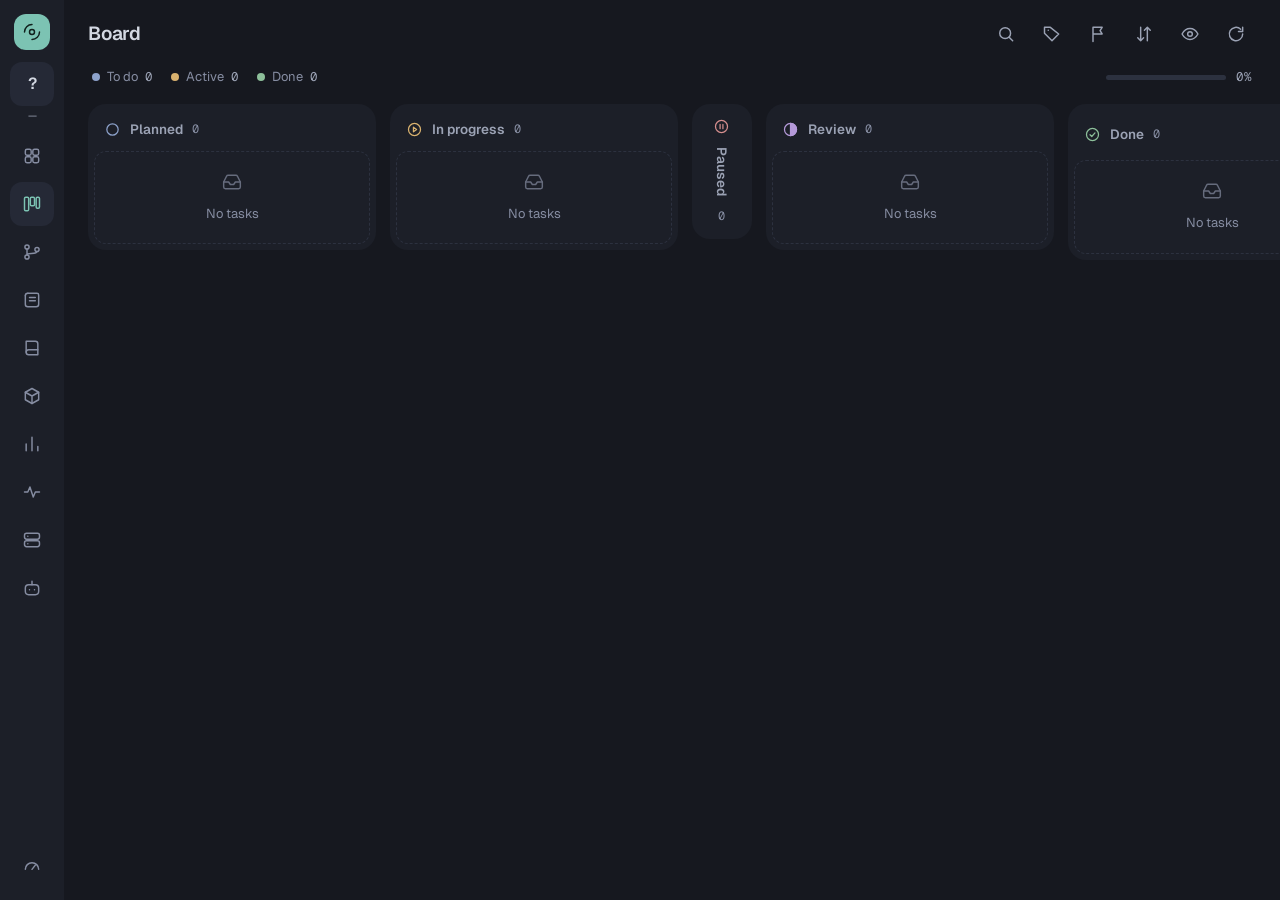
==== index.html @ fee78d3d "Always show which project is on; allow picking any project - Menu follows the server's active projec" ====
<!DOCTYPE html>
<html lang="en">

<head>
    <meta charset="UTF-8">
    <meta name="viewport" content="width=device-width, initial-scale=1.0">
    <title>Watchpost - AI Agent Orchestration</title>
    <link rel="preconnect" href="https://fonts.googleapis.com">
    <link href="https://fonts.googleapis.com/css2?family=Geist:wght@400;500;600&family=Geist+Mono:wght@400;500&display=swap" rel="stylesheet">
    <link rel="stylesheet" href="dusk-tokens.css">
    <link rel="stylesheet" href="shell.css">
</head>

<body>
    <div class="shell">
    <aside class="rail" aria-label="Watchpost">
        <div class="mark" title="Watchpost" aria-hidden="true"><svg class="ic" viewBox="0 0 24 24" fill="none" stroke="currentColor" stroke-width="1.75" stroke-linecap="round" stroke-linejoin="round"><circle cx="12" cy="12" r="3"/><path d="M3 12a9 9 0 019-9M21 12a9 9 0 01-9 9"/></svg></div>
        <div class="project-switcher-wrap">
            <button id="active-project-badge" class="project-switcher-trigger" type="button" aria-haspopup="listbox" aria-expanded="false" aria-controls="project-switcher-popover" title="Switch active project">
                <img class="project-thumb" id="active-project-thumb" alt="" hidden>
                <span class="initial" id="active-project-initial" aria-hidden="true">?</span>
                <span class="project-switcher-dot" aria-hidden="true"></span>
                <span class="project-switcher-label">Active</span>
                <span id="active-project-badge-name" class="project-switcher-name">—</span>
                <svg class="project-switcher-caret" viewBox="0 0 20 20" width="12" height="12" fill="none" aria-hidden="true">
                    <path d="M5 7l5 5 5-5" stroke="currentColor" stroke-width="2" stroke-linecap="round" stroke-linejoin="round"/>
                </svg>
            </button>
            <span class="project-caption" id="active-project-caption">—</span>
            <div id="project-switcher-popover" class="project-switcher-popover" role="listbox" aria-label="Switch project" hidden>
                <div class="project-switcher-header">
                    <input id="project-switcher-search" class="project-switcher-search" type="text" placeholder="Search projects…" autocomplete="off" spellcheck="false" />
                </div>
                <div id="project-switcher-list" class="project-switcher-list" role="presentation">
                    <div class="project-switcher-empty">Loading…</div>
                </div>
                <button id="project-switcher-manage" class="project-switcher-footer" type="button">
                    <svg viewBox="0 0 24 24" width="14" height="14" fill="none" stroke-width="2" stroke-linecap="round" stroke-linejoin="round" aria-hidden="true">
                        <rect x="3" y="3" width="7" height="7" rx="1"/>
                        <rect x="14" y="3" width="7" height="7" rx="1"/>
                        <rect x="3" y="14" width="7" height="7" rx="1"/>
                        <rect x="14" y="14" width="7" height="7" rx="1"/>
                    </svg>
                    <span>Manage all projects</span>
                    <span class="project-switcher-footer-arrow" aria-hidden="true">→</span>
                </button>
            </div>
        </div>

        <nav class="tabs" aria-label="Sections">
            <button class="tab projects" data-panel="projects" title="Projects" aria-label="Projects"><span class="icon"><svg viewBox="0 0 24 24" aria-hidden="true"><rect x="4" y="4" width="7" height="7" rx="2"/><rect x="13" y="4" width="7" height="7" rx="2"/><rect x="4" y="13" width="7" height="7" rx="2"/><rect x="13" y="13" width="7" height="7" rx="2"/></svg></span><span class="label">Projects</span></button>
            <button class="tab kanban active" data-panel="kanban" title="Board" aria-label="Board"><span class="icon"><svg viewBox="0 0 24 24" aria-hidden="true"><rect x="3" y="4" width="5" height="16" rx="1.5"/><rect x="10" y="4" width="5" height="10" rx="1.5"/><rect x="17" y="4" width="4" height="13" rx="1.5"/></svg></span><span class="label">Board</span></button>
            <button class="tab flow" data-panel="flow" title="Flow" aria-label="Flow"><span class="icon"><svg viewBox="0 0 24 24" aria-hidden="true"><circle cx="6" cy="6" r="2.5"/><circle cx="6" cy="18" r="2.5"/><circle cx="18" cy="9" r="2.5"/><path d="M6 8.5v7M18 11.5c0 4-12 1-12 4"/></svg></span><span class="label">Flow</span></button>
            <button class="tab changelog" data-panel="changelog" title="Agent log" aria-label="Agent log"><span class="icon"><svg viewBox="0 0 24 24" aria-hidden="true"><path d="M7 4h11a2 2 0 012 2v11a3 3 0 01-3 3H7a3 3 0 01-3-3V7"/><path d="M4 7a3 3 0 013-3M9 9h7M9 13h7"/></svg></span><span class="label">Agent log</span></button>
            <button class="tab docs" data-panel="docs" title="Docs" aria-label="Docs"><span class="icon"><svg viewBox="0 0 24 24" aria-hidden="true"><path d="M5 4h11a3 3 0 013 3v13H8a3 3 0 01-3-3z"/><path d="M5 17a3 3 0 013-3h11"/></svg></span><span class="label">Docs</span></button>
            <button class="tab skills" data-panel="skills" title="Skills" aria-label="Skills"><span class="icon"><svg viewBox="0 0 24 24" aria-hidden="true"><path d="M12 3l8 4.5v9L12 21l-8-4.5v-9z"/><path d="M12 12l8-4.5M12 12v9M12 12L4 7.5"/></svg></span><span class="label">Skills</span></button>
            <button class="tab stats" data-panel="stats" title="Stats" aria-label="Stats"><span class="icon"><svg viewBox="0 0 24 24" aria-hidden="true"><path d="M5 20v-8M12 20V4M19 20v-5"/></svg></span><span class="label">Stats</span></button>
            <button class="tab health" data-panel="health" title="Health" aria-label="Health"><span class="icon"><svg viewBox="0 0 24 24" aria-hidden="true"><path d="M3 12h4l2.5-6 4 12L16 12h5"/></svg></span><span class="label">Health</span></button>
            <button class="tab vps" data-panel="vps" title="Server" aria-label="Server"><span class="icon"><svg viewBox="0 0 24 24" aria-hidden="true"><rect x="3" y="4" width="18" height="7" rx="2.5"/><rect x="3" y="13" width="18" height="7" rx="2.5"/><path d="M7 7.5h.01M7 16.5h.01"/></svg></span><span class="label">Server</span></button>
            <button class="tab bots" data-panel="bots" title="Bots" aria-label="Bots"><span class="icon"><svg viewBox="0 0 24 24" aria-hidden="true"><rect x="4" y="8" width="16" height="12" rx="4"/><path d="M12 8V4M9 14h.01M15 14h.01"/></svg></span><span class="label">Bots</span></button>
        </nav>
        <div class="spacer"></div>
        <div class="rail-foot">
        <div class="usage-chip" id="usage-chip">
            <button class="usage-btn" id="usage-btn" type="button" aria-haspopup="true" aria-expanded="false" title="Usage" aria-label="Usage"><svg viewBox="0 0 24 24" aria-hidden="true"><path d="M4 16a8 8 0 1116 0"/><path d="M12 16l4-5"/></svg><span class="usage-pct" id="usage-pct"></span></button>
            <div class="usage-pop" id="usage-pop" hidden></div>
        </div>

        
        <button class="theme-toggle" id="theme-toggle" type="button" aria-label="Switch to light mode">
            <!-- Moon icon - shown in dark mode (click to switch to light) -->
            <svg class="icon-moon" viewBox="0 0 24 24">
                <path d="M21 12.79A9 9 0 1 1 11.21 3 7 7 0 0 0 21 12.79z" />
            </svg>
            <!-- Sun icon - shown in light mode (click to switch to dark) -->
            <svg class="icon-sun" viewBox="0 0 24 24">
                <circle cx="12" cy="12" r="5" />
                <line x1="12" y1="1" x2="12" y2="3" />
                <line x1="12" y1="21" x2="12" y2="23" />
                <line x1="4.22" y1="4.22" x2="5.64" y2="5.64" />
                <line x1="18.36" y1="18.36" x2="19.78" y2="19.78" />
                <line x1="1" y1="12" x2="3" y2="12" />
                <line x1="21" y1="12" x2="23" y2="12" />
                <line x1="4.22" y1="19.78" x2="5.64" y2="18.36" />
                <line x1="18.36" y1="5.64" x2="19.78" y2="4.22" />
            </svg>
        </button>
        </div>
    </aside>

    <div id="project-toast" class="project-toast"></div>

    <main class="content">
        <div id="projects" class="panel">
            <iframe data-src="controlroom/index.html" title="Projects"></iframe>
        </div>
        <div id="kanban" class="panel active">
            <iframe src="kanban/index.html" title="Development Kanban"></iframe>
        </div>
        <div id="flow" class="panel">
            <!-- Lazy load so the canvas measures a visible container on first render. -->
            <iframe data-src="flow/index.html" title="Work Lanes"></iframe>
        </div>
        <div id="skills" class="panel">
            <!-- Lazy load: src set on first tab activation to ensure container has dimensions -->
            <iframe data-src="skills/index.html" title="Skills Dashboard"></iframe>
        </div>
        <div id="docs" class="panel">
            <!-- Lazy load: src set on first tab activation to ensure container has dimensions -->
            <iframe data-src="docs/index.html" title="Documentation Canvas"></iframe>
        </div>
        <div id="stats" class="panel">
            <!-- Lazy load: src set on first tab activation -->
            <iframe data-src="stats/index.html" title="Statistics Dashboard"></iframe>
        </div>
        <div id="health" class="panel">
            <!-- Lazy load: src set on first tab activation -->
            <iframe data-src="health/index.html" title="Health Dashboard"></iframe>
        </div>
        <div id="changelog" class="panel">
            <!-- Lazy load: src set on first tab activation -->
            <iframe data-src="changelog/index.html" title="Agent Changelog"></iframe>
        </div>
        <div id="vps" class="panel">
            <!-- Lazy load: src set on first tab activation -->
            <iframe data-src="vps/index.html" title="VPS Monitor"></iframe>
        </div>
        <div id="bots" class="panel">
            <!-- Lazy load: src set on first tab activation -->
            <iframe data-src="bots/index.html" title="Bots & Personas"></iframe>
        </div>
    </main>
    </div>

    <script>
        const tabs = document.querySelectorAll('.tab');
        const panels = document.querySelectorAll('.panel');

        // Restore saved tab
        const savedTab = localStorage.getItem('watchpost-tab');
        if (savedTab) {
            switchTab(savedTab);
        }

        tabs.forEach(tab => {
            tab.addEventListener('click', () => {
                const panelId = tab.dataset.panel;
                switchTab(panelId);
                localStorage.setItem('watchpost-tab', panelId);
            });
        });

        function switchTab(panelId) {
            tabs.forEach(t => t.classList.remove('active'));
            panels.forEach(p => p.classList.remove('active'));

            const activeTab = document.querySelector(`.tab[data-panel="${panelId}"]`);
            const activePanel = document.getElementById(panelId);

            if (activeTab && activePanel) {
                activeTab.classList.add('active');
                activePanel.classList.add('active');

                const iframe = activePanel.querySelector('iframe');
                if (iframe) {
                    // Lazy load iframe on first activation
                    if (iframe.dataset.src && !iframe.src) {
                        iframe.src = iframe.dataset.src;
                    } else if (iframe.contentWindow) {
                        // Send refresh message on subsequent activations
                        // This fixes Chromium canvas disappearing bug
                        iframe.contentWindow.postMessage({ type: 'tab-activated' }, '*');
                    }
                }
            }
        }

        // Theme Toggle Functionality
        const themeToggle = document.getElementById('theme-toggle');
        const THEME_KEY = 'watchpost-theme';

        // Initialize theme from localStorage or default to dark
        function initTheme() {
            const savedTheme = localStorage.getItem(THEME_KEY);
            // Dusk is dark only; the old light theme is retired.
            setTheme('dark');
        }

        // Set theme and update UI
        function setTheme(theme) {
            if (theme === 'light') {
                document.documentElement.setAttribute('data-theme', 'light');
                themeToggle.setAttribute('aria-label', 'Switch to dark mode');
            } else {
                document.documentElement.removeAttribute('data-theme');
                themeToggle.setAttribute('aria-label', 'Switch to light mode');
            }
            // Notify iframes about theme change
            notifyIframesThemeChange(theme);
        }

        // Toggle between light and dark themes
        function toggleTheme() {
            const currentTheme = document.documentElement.getAttribute('data-theme');
            const newTheme = currentTheme === 'light' ? 'dark' : 'light';
            setTheme(newTheme);
            localStorage.setItem(THEME_KEY, newTheme);
        }

        // Notify all iframes about theme change
        function notifyIframesThemeChange(theme) {
            const iframes = document.querySelectorAll('iframe');
            iframes.forEach(iframe => {
                if (iframe.contentWindow) {
                    iframe.contentWindow.postMessage({ type: 'theme-change', theme: theme }, '*');
                }
            });
        }

        // Event listener for toggle button
        themeToggle.addEventListener('click', toggleTheme);

        // Initialize theme on page load
        initTheme();

        // --- Project Switcher ---
        const projectToast = document.getElementById('project-toast');
        let toastTimer = null;

        function showToast(message) {
            projectToast.textContent = message;
            projectToast.classList.add('visible');
            clearTimeout(toastTimer);
            toastTimer = setTimeout(() => projectToast.classList.remove('visible'), 2500);
        }

        let activeProjectName = '';

        function setActiveBadge(name) {
            activeProjectName = name || '';
            const el = document.getElementById('active-project-badge-name');
            if (el) el.textContent = activeProjectName || '—';
            const cap = document.getElementById('active-project-caption');
            if (cap) cap.textContent = activeProjectName || '—';
            const thumb = document.getElementById('active-project-thumb');
            const cover = (window.__wpCovers || {})[activeProjectName];
            if (thumb) {
                if (cover) { thumb.src = cover; thumb.hidden = false; thumb.onerror = () => { thumb.hidden = true; }; }
                else { thumb.hidden = true; }
            }
            const ini = document.getElementById('active-project-initial');
            if (ini) ini.textContent = (activeProjectName || '?').trim().charAt(0).toUpperCase() || '?';
            const trg = document.getElementById('active-project-badge');
            if (trg) trg.title = 'Project: ' + (activeProjectName || 'none') + ' (switch)';
        }

        function refreshKanban() {
            const kanbanIframe = document.querySelector('#kanban iframe');
            if (kanbanIframe && kanbanIframe.contentWindow) {
                kanbanIframe.contentWindow.location.reload();
            }
        }

        // Notify ALL loaded iframes about project switch
        function broadcastProjectSwitch(projectInfo) {
            const project = typeof projectInfo === 'string' ? { name: projectInfo } : (projectInfo || {});
            document.querySelectorAll('.panel iframe').forEach(iframe => {
                if (iframe.contentWindow) {
                    iframe.contentWindow.postMessage({ type: 'project-switch', project: project.name }, '*');
                    iframe.contentWindow.postMessage({
                        type: 'switch-project',
                        project: project.name,
                        projectRoot: project.root || '',
                        masterPlanPath: project.masterPlan || ''
                    }, '*');
                }
            });
        }

        window.addEventListener('message', (event) => {
            if (event.data?.type !== 'activate-and-navigate' || !event.data.target) return;
            const targetPanel = document.getElementById(event.data.target);
            if (!targetPanel) return;
            if (event.data.project && event.data.project.name) {
                setActiveBadge(event.data.project.name);
                refreshKanban();
                broadcastProjectSwitch(event.data.project);
            }
            const targetIframe = targetPanel.querySelector('iframe');
            const alreadyLoaded = targetIframe && !!targetIframe.src;
            switchTab(event.data.target);
            localStorage.setItem('watchpost-tab', event.data.target);
            if (alreadyLoaded && targetIframe.contentWindow && event.data.taskId) {
                targetIframe.contentWindow.postMessage({ type: 'focus-task', taskId: event.data.taskId }, '*');
            }
        });

        // SSE: listen for project-changed events from other clients
        const evtSource = new EventSource('/api/events');
        evtSource.addEventListener('message', (e) => {
            try {
                const msg = JSON.parse(e.data);
                if (msg.type === 'project-changed' && msg.project) {
                    setActiveBadge(msg.project.name);
                    if (window.reloadProjectSwitcher) window.reloadProjectSwitcher();
                    showToast('Project changed to ' + msg.project.name);
                    refreshKanban();
                    broadcastProjectSwitch(msg.project);
                }
            } catch (_) {}
        });

        // Keep the menu in step with the server: whoever picked the project (this page,
        // another tab, an agent), the tile, the board and the pages follow within seconds.
        async function syncActiveProject() {
            try {
                const res = await fetch('/api/status', { signal: AbortSignal.timeout(8000) });
                if (!res.ok) return;
                const st = await res.json();
                if (st.projectName && st.projectName !== activeProjectName) {
                    const first = !activeProjectName;
                    setActiveBadge(st.projectName);
                    if (!first) {
                        refreshKanban();
                        broadcastProjectSwitch({ name: st.projectName, root: st.project, masterPlan: st.masterPlanPath });
                        showToast('Project is now ' + st.projectName);
                    }
                }
            } catch (_) {}
        }
        syncActiveProject();
        setInterval(syncActiveProject, 5000);
        document.addEventListener('visibilitychange', () => { if (!document.hidden) syncActiveProject(); });

        // ── Project Switcher init ──────────────────────────────────────────
        (function initProjectSwitcher() {
            const trigger = document.getElementById('active-project-badge');
            const popover = document.getElementById('project-switcher-popover');
            const search = document.getElementById('project-switcher-search');
            const list = document.getElementById('project-switcher-list');
            const manageBtn = document.getElementById('project-switcher-manage');
            if (!trigger || !popover || !search || !list || !manageBtn) return;

            let projects = null;
            let activeMasterPlan = '';
            let filter = '';
            let highlight = 0;
            let isOpen = false;
            let fetching = false;

            function escapeHtml(s) {
                return String(s == null ? '' : s)
                    .replace(/&/g, '&amp;').replace(/</g, '&lt;').replace(/>/g, '&gt;')
                    .replace(/"/g, '&quot;').replace(/'/g, '&#39;');
            }

            function initialOf(name) {
                const ch = (name || '?').trim().charAt(0).toUpperCase();
                return ch || '?';
            }

            function composeMeta(p) {
                if (p.planDoor) return p.planCategory === 'finetuned' ? 'Finetuned production' : 'ImagineBox product';
                const parts = [];
                const s = p.taskStats || {};
                if (s.inProgress) parts.push(`${s.inProgress} active`);
                if (s.done) parts.push(`${s.done} done`);
                if (p.commits7d) parts.push(`${p.commits7d} commits · 7d`);
                if (!parts.length) parts.push(p.archived ? 'archived' : 'no activity');
                return parts.join(' <span class="dot">·</span> ');
            }

            function isActiveProject(p) {
                if (activeProjectName) return p.name === activeProjectName;
                if (activeMasterPlan && p.masterPlan) return p.masterPlan === activeMasterPlan;
                return p.name === activeProjectName;
            }

            function sortProjects(items) {
                return items.slice().sort((a, b) => {
                    const aActive = isActiveProject(a) ? 1 : 0;
                    const bActive = isActiveProject(b) ? 1 : 0;
                    if (aActive !== bActive) return bActive - aActive;
                    const aArch = a.archived ? 1 : 0;
                    const bArch = b.archived ? 1 : 0;
                    if (aArch !== bArch) return aArch - bArch;
                    const aT = Date.parse(a.lastActivity || '') || 0;
                    const bT = Date.parse(b.lastActivity || '') || 0;
                    return bT - aT;
                });
            }

            function applyFilter(items) {
                if (!filter) return items;
                const q = filter.toLowerCase();
                return items.filter(p =>
                    (p.name && p.name.toLowerCase().includes(q)) ||
                    (p.root && p.root.toLowerCase().includes(q))
                );
            }

            function render() {
                if (fetching && !projects) {
                    list.innerHTML = '<div class="project-switcher-empty">Loading…</div>';
                    return;
                }
                if (!projects) {
                    list.innerHTML = `
                        <div class="project-switcher-error">
                            Couldn't load projects.
                            <br><button class="project-switcher-retry" type="button" data-action="retry">Retry</button>
                        </div>`;
                    return;
                }
                const filtered = applyFilter(sortProjects(projects));
                if (!filtered.length) {
                    list.innerHTML = `<div class="project-switcher-empty">No projects match "${escapeHtml(filter)}"</div>`;
                    return;
                }
                if (highlight >= filtered.length) highlight = 0;

                list.innerHTML = filtered.map((p, i) => {
                    const isActive = isActiveProject(p);
                    const isDisabled = !p.masterPlan;
                    const classes = [
                        'project-switcher-item',
                        isActive ? 'is-active' : '',
                        p.archived ? 'is-archived' : '',
                        isDisabled ? 'is-disabled' : '',
                        i === highlight ? 'is-highlighted' : ''
                    ].filter(Boolean).join(' ');

                    const coverInner = p.coverUrl
                        ? `<img src="${escapeHtml(p.coverUrl)}" alt="" onerror="this.remove()" />`
                        : escapeHtml(initialOf(p.name));

                    const checkMark = isActive
                        ? `<svg class="project-switcher-item-check" viewBox="0 0 24 24" width="14" height="14" fill="none" stroke="currentColor" stroke-width="3" stroke-linecap="round" stroke-linejoin="round" aria-hidden="true"><polyline points="20 6 9 17 4 12"/></svg>`
                        : '';

                    const metaBits = [];
                    if (isDisabled) metaBits.push('<span style="color:#f59e0b">no MASTER_PLAN.md</span>');
                    else metaBits.push(composeMeta(p));

                    return `
                        <button type="button" class="${classes}" role="option" aria-selected="${isActive ? 'true' : 'false'}" data-idx="${i}" ${isDisabled ? 'aria-disabled="true"' : ''}>
                            <span class="project-switcher-item-cover">${coverInner}</span>
                            <span class="project-switcher-item-body">
                                <span class="project-switcher-item-name">${escapeHtml(p.name)}</span>
                                <span class="project-switcher-item-meta">${metaBits.join('')}</span>
                            </span>
                            ${checkMark}
                        </button>
                    `;
                }).join('');

                list.querySelectorAll('.project-switcher-item').forEach(el => {
                    el.addEventListener('click', () => {
                        const idx = Number(el.dataset.idx);
                        const p = filtered[idx];
                        if (p) activateProject(p);
                    });
                    el.addEventListener('mousemove', () => {
                        const idx = Number(el.dataset.idx);
                        if (idx !== highlight) {
                            highlight = idx;
                            updateHighlightClasses();
                        }
                    });
                });
                const retryBtn = list.querySelector('[data-action="retry"]');
                if (retryBtn) retryBtn.addEventListener('click', loadProjectList);

                const hl = list.querySelector('.is-highlighted');
                if (hl) hl.scrollIntoView({ block: 'nearest' });
            }

            function updateHighlightClasses() {
                const items = list.querySelectorAll('.project-switcher-item');
                items.forEach((el, i) => {
                    el.classList.toggle('is-highlighted', i === highlight);
                });
                const hl = items[highlight];
                if (hl) hl.scrollIntoView({ block: 'nearest' });
            }

            async function loadProjectList() {
                fetching = true;
                render();
                try {
                    const [enrichedRes, statusRes] = await Promise.all([
                        fetch('/api/projects/enriched'),
                        fetch('/api/status').catch(() => null)
                    ]);
                    if (!enrichedRes.ok) throw new Error(`HTTP ${enrichedRes.status}`);
                    const data = await enrichedRes.json();
                    projects = Array.isArray(data) ? data : [];
                    window.__wpCovers = Object.fromEntries(projects.map(p => [p.name, p.coverUrl || '']));
                    if (statusRes && statusRes.ok) {
                        const status = await statusRes.json();
                        activeMasterPlan = status.masterPlanPath || '';
                        const activeProj = projects.find(p => p.name === status.projectName) || projects.find(p => p.masterPlan === activeMasterPlan);
                        if (activeProj) setActiveBadge(activeProj.name);
                    }
                } catch (err) {
                    projects = null;
                    console.warn('[project-switcher] Failed to load projects:', err);
                } finally {
                    fetching = false;
                    render();
                }
            }

            window.reloadProjectSwitcher = () => {
                projects = null;
                if (isOpen) loadProjectList();
            };

            async function activateProject(p) {
                if (isActiveProject(p)) {
                    closePopover();
                    switchTab('kanban');
                    localStorage.setItem('watchpost-tab', 'kanban');
                    return;
                }
                try {
                    const res = await fetch('/api/projects/' + encodeURIComponent(p.name) + '/activate', {
                        method: 'POST',
                        headers: { 'Content-Type': 'application/json' }
                    });
                    if (!res.ok) {
                        const err = await res.json().catch(() => ({}));
                        throw new Error(err.error || `HTTP ${res.status}`);
                    }
                    const data = await res.json();
                    activeMasterPlan = p.masterPlan;
                    setActiveBadge(p.name);
                    projects = null;
                    closePopover();
                    showToast('Switched to ' + p.name);
                    refreshKanban();
                    broadcastProjectSwitch(data.activated || { name: p.name, root: p.root, masterPlan: p.masterPlan });
                    switchTab('kanban');
                    localStorage.setItem('watchpost-tab', 'kanban');
                } catch (err) {
                    console.error('[project-switcher] Switch failed:', err);
                    showTransientError(`Switch failed: ${err.message || err}`);
                }
            }

            function showTransientError(msg) {
                const existing = list.querySelector('.project-switcher-error.transient');
                if (existing) existing.remove();
                const div = document.createElement('div');
                div.className = 'project-switcher-error transient';
                div.textContent = msg;
                list.prepend(div);
                setTimeout(() => div.remove(), 3500);
            }

            function openPopover() {
                if (isOpen) return;
                isOpen = true;
                popover.hidden = false;
                trigger.setAttribute('aria-expanded', 'true');
                filter = '';
                highlight = 0;
                search.value = '';
                if (!projects) loadProjectList(); else render();
                requestAnimationFrame(() => search.focus());
            }

            function closePopover() {
                if (!isOpen) return;
                isOpen = false;
                popover.hidden = true;
                trigger.setAttribute('aria-expanded', 'false');
            }

            trigger.addEventListener('click', (e) => {
                e.stopPropagation();
                if (isOpen) closePopover(); else openPopover();
            });

            popover.addEventListener('click', (e) => { e.stopPropagation(); });

            search.addEventListener('input', () => {
                filter = search.value;
                highlight = 0;
                render();
            });

            search.addEventListener('keydown', (e) => {
                const items = list.querySelectorAll('.project-switcher-item');
                if (e.key === 'ArrowDown') {
                    e.preventDefault();
                    if (items.length) { highlight = (highlight + 1) % items.length; updateHighlightClasses(); }
                } else if (e.key === 'ArrowUp') {
                    e.preventDefault();
                    if (items.length) { highlight = (highlight - 1 + items.length) % items.length; updateHighlightClasses(); }
                } else if (e.key === 'Enter') {
                    e.preventDefault();
                    const el = items[highlight];
                    if (el) el.click();
                } else if (e.key === 'Escape') {
                    e.preventDefault();
                    closePopover();
                    trigger.focus();
                }
            });

            manageBtn.addEventListener('click', () => {
                closePopover();
                switchTab('projects');
                localStorage.setItem('watchpost-tab', 'projects');
            });

            document.addEventListener('click', (e) => {
                if (!isOpen) return;
                if (popover.contains(e.target) || trigger.contains(e.target)) return;
                closePopover();
            });

            document.addEventListener('keydown', (e) => {
                if (e.key === 'Escape' && isOpen) {
                    closePopover();
                    trigger.focus();
                }
            });

            document.querySelectorAll('.tab').forEach(t => {
                t.addEventListener('click', () => { if (isOpen) closePopover(); });
            });

            window.addEventListener('blur', () => { if (isOpen) closePopover(); });

            // Prime the active badge on startup
            loadProjectList();
        })();
    </script>
<script>
(function(){
  var b=document.getElementById('usage-btn'),p=document.getElementById('usage-pop');
  function load(){fetch('/api/usage').then(function(r){return r.json()}).then(function(d){
    var w=(d.windows||[]).slice().sort(function(a,b){return (/weekly/i.test(b.label)?1:0)-(/weekly/i.test(a.label)?1:0)});
    if(!w.length){p.textContent='No usage data yet.';return}
    var win=w.filter(function(x){return /weekly/i.test(x.label)&&/all/i.test(x.label)})[0]||w[0];var pc=document.getElementById('usage-pct');if(pc)pc.textContent=(100-win.percentUsed);b.title=win.label+': '+(100-win.percentUsed)+'% left';
    p.innerHTML=w.map(function(x){return '<div class="usage-row"><div><span>'+x.label+'</span><span>'+(100-x.percentUsed)+'% left</span></div><div class="usage-bar"><i class="'+(x.percentUsed>=80?'hot':'')+'" style="width:'+x.percentUsed+'%"></i></div><div class="usage-sub">Resets in '+x.resetsIn+'</div></div>'}).join('')
  }).catch(function(){p.textContent='Usage unavailable.'})}
  b.addEventListener('click',function(e){e.stopPropagation();p.hidden=!p.hidden;b.setAttribute('aria-expanded',!p.hidden);if(!p.hidden)load()});
  document.addEventListener('click',function(e){if(!p.contains(e.target)){p.hidden=true}});
  load();
})();
</script>
</body>

</html>
---- dusk-tokens.css ----
/* Watchpost "Dusk" shared tokens and base. Every page links this first, then its own dusk.css. */
:root{
  --bg:#16181F; --surface:#1C1F28; --card:#252936; --card-2:#2B3040; --line:#2C313F;
  --text:#D3D8E2; --text-2:#9BA2B4; --text-3:#868DA2; --on-accent:#10201C;
  --accent:#7CC3B3; --accent-soft:#22332F;
  --plan:#8DA2CB; --act:#D9B26F; --review:#B59AD9; --pause:#D58E8E; --done:#8DBF9A;
  --p1:#E3877A; --p2:#D9B26F;
  --r-card:14px; --r-col:18px; --r-btn:10px;
  --f-ui:'Geist',system-ui,-apple-system,'Segoe UI',sans-serif; --f-mono:'Geist Mono',ui-monospace,'SF Mono',Menlo,monospace;
}
*{box-sizing:border-box}
html,body{margin:0;height:100%}
body{background:var(--bg);color:var(--text);font-family:var(--f-ui);font-size:14.5px;line-height:1.4;-webkit-font-smoothing:antialiased}
button,select,input,textarea{font:inherit;color:inherit}
button{cursor:pointer}
a{color:inherit;text-decoration:none}
svg.ic,.ic{width:18px;height:18px;flex:0 0 auto;fill:none;stroke:currentColor;stroke-width:1.75;stroke-linecap:round;stroke-linejoin:round}
*:focus-visible{outline:2px solid var(--accent);outline-offset:2px}
@media (prefers-reduced-motion:reduce){*{transition:none!important;animation:none!important}}
---- shell.css ----
/* Watchpost shell: slim icon rail + content. Dark "Dusk" only. */
html,body{height:100%;overflow:hidden}
.shell{display:flex;height:100vh;width:100vw}
.rail{flex:0 0 64px;background:var(--surface);display:flex;flex-direction:column;align-items:center;gap:6px;padding:14px 0 12px;position:relative;z-index:30}
.mark{width:36px;height:36px;border-radius:12px;background:var(--accent);color:var(--on-accent);display:grid;place-items:center;margin-bottom:6px;flex:0 0 36px}
.mark svg{width:20px;height:20px}
.tabs{display:flex;flex-direction:column;align-items:center;gap:4px;margin-top:6px}
.tab{position:relative;width:44px;height:44px;border-radius:12px;border:0;background:transparent;color:var(--text-3);display:grid;place-items:center;padding:0}
.tab:hover{background:var(--card);color:var(--text)}
.tab.active{background:var(--card);color:var(--accent)}
.tab .icon{display:grid;place-items:center}
.tab .icon svg{width:20px;height:20px;fill:none;stroke:currentColor;stroke-width:1.75;stroke-linecap:round;stroke-linejoin:round}
.tab .label{position:absolute;left:54px;top:50%;transform:translateY(-50%);background:var(--card-2);color:var(--text);padding:6px 10px;border-radius:8px;font-size:13px;font-weight:500;white-space:nowrap;opacity:0;pointer-events:none;transition:opacity .12s;box-shadow:0 8px 20px -8px rgba(0,0,0,.7)}
.tab:hover .label,.tab:focus-visible .label{opacity:1}
.spacer{flex:1}
.rail-foot{display:flex;flex-direction:column;align-items:center;gap:6px}
/* project switcher: initial in a soft square, popover opens beside the rail */
.project-switcher-wrap{position:relative}
.project-switcher-trigger{width:44px;height:44px;border-radius:12px;border:0;background:var(--card);color:var(--text);display:grid;place-items:center;padding:0;font-weight:600}
.project-switcher-trigger:hover{background:var(--card-2)}
.project-switcher-dot{display:none}
.project-switcher-label,.project-switcher-name,.project-switcher-caret{display:none}
.project-switcher-trigger .initial{font-size:16px}
.project-switcher-popover{position:fixed;left:72px;bottom:70px;width:340px;max-height:70vh;background:var(--card-2);border-radius:16px;box-shadow:0 20px 50px -16px rgba(0,0,0,.8);display:flex;flex-direction:column;overflow:hidden;z-index:50}
.project-switcher-popover[hidden]{display:none}
.project-switcher-header{padding:10px}
.project-switcher-search{width:100%;height:40px;border:0;border-radius:10px;background:var(--bg);color:var(--text);padding:0 12px;outline:none}
.project-switcher-list{overflow:auto;padding:0 6px 6px;display:flex;flex-direction:column;gap:2px}
.project-switcher-item{display:flex;align-items:center;gap:12px;width:100%;border:0;background:transparent;border-radius:10px;padding:8px 10px;text-align:left;min-height:48px}
.project-switcher-item.is-highlighted,.project-switcher-item:hover{background:var(--card)}
.project-switcher-item.is-archived{opacity:.6}
.project-switcher-item.is-disabled{opacity:.5;cursor:not-allowed}
.project-switcher-item-cover{width:32px;height:32px;border-radius:10px;background:var(--bg);display:grid;place-items:center;font-weight:600;color:var(--text-2);overflow:hidden;flex:0 0 32px}
.project-switcher-item-cover img{width:100%;height:100%;object-fit:cover}
.project-switcher-item-body{display:flex;flex-direction:column;min-width:0;flex:1}
.project-switcher-item-name{font-weight:500;font-size:14px;overflow:hidden;text-overflow:ellipsis;white-space:nowrap}
.project-switcher-item-meta{font-size:12px;color:var(--text-3);overflow:hidden;text-overflow:ellipsis;white-space:nowrap}
.project-switcher-item-check{color:var(--accent)}
.project-switcher-empty,.project-switcher-error{padding:16px;color:var(--text-3);font-size:13px;text-align:center}
.project-switcher-retry{margin-top:8px;border:0;background:var(--card);border-radius:8px;padding:6px 12px}
.project-switcher-footer{display:flex;align-items:center;gap:10px;border:0;background:var(--card);padding:12px 16px;color:var(--text-2);font-size:13px}
.project-switcher-footer:hover{color:var(--text)}
.project-switcher-footer-arrow{margin-left:auto}
.project-switcher-footer svg{stroke:currentColor}
/* usage */
.usage-chip{position:relative}
.usage-btn{width:44px;height:44px;border-radius:12px;border:0;background:transparent;color:var(--text-3);display:grid;place-items:center;padding:0;position:relative;font-size:0}
.usage-btn:hover{background:var(--card);color:var(--text)}
.usage-btn svg{width:20px;height:20px;fill:none;stroke:currentColor;stroke-width:1.75;stroke-linecap:round;stroke-linejoin:round}
.usage-btn .usage-pct{position:absolute;bottom:3px;right:2px;font-family:var(--f-mono);font-size:9.5px;color:var(--text-2);background:var(--surface);border-radius:6px;padding:0 3px}
.usage-pop{position:fixed;left:72px;bottom:12px;width:280px;background:var(--card-2);border-radius:16px;padding:14px;box-shadow:0 20px 50px -16px rgba(0,0,0,.8);display:flex;flex-direction:column;gap:14px;z-index:50;font-size:13px;color:var(--text-2)}
.usage-pop[hidden]{display:none}
.usage-row>div:first-child{display:flex;justify-content:space-between;color:var(--text)}
.usage-bar{height:6px;border-radius:3px;background:var(--line);margin:8px 0 4px;overflow:hidden}
.usage-bar i{display:block;height:100%;background:var(--done);border-radius:3px}
.usage-bar i.hot{background:var(--pause)}
.usage-sub{font-size:12px;color:var(--text-3)}
.theme-toggle{display:none}
/* content */
.content{flex:1;min-width:0;position:relative;background:var(--bg)}
.panel{display:none;position:absolute;inset:0}
.panel.active{display:block}
.panel iframe{width:100%;height:100%;border:0;background:var(--bg);display:block}
.project-toast{position:fixed;right:24px;bottom:24px;background:var(--card-2);color:var(--text);padding:12px 18px;border-radius:12px;box-shadow:0 10px 30px -10px rgba(0,0,0,.7);opacity:0;transform:translateY(8px);transition:opacity .2s,transform .2s;pointer-events:none;z-index:60}
.project-toast.visible{opacity:1;transform:none}
@media (max-width:760px){
  .shell{flex-direction:column-reverse}
  .rail{flex:0 0 auto;flex-direction:row;padding:6px 8px;gap:4px;overflow-x:auto;justify-content:flex-start}
  .mark{display:none}
  .tabs{flex-direction:row;margin:0}
  .spacer{display:none}
  .rail-foot{flex-direction:row}
  .tab .label{display:none}
  .project-switcher-popover,.usage-pop{left:8px;right:8px;bottom:72px;width:auto}
}

/* constant project indicator at the top of the rail */
.rail{overflow-y:auto;scrollbar-width:none}
.rail::-webkit-scrollbar{display:none}
.project-switcher-wrap{display:flex;flex-direction:column;align-items:center;gap:4px;width:100%;padding:0 4px}
.project-switcher-trigger{position:relative;width:44px;height:44px;overflow:hidden;background:var(--card)}
.project-thumb{position:absolute;inset:0;width:100%;height:100%;object-fit:cover;border-radius:12px}
.project-thumb[hidden]{display:none}
.project-switcher-trigger .initial{position:relative}
.project-thumb:not([hidden]) ~ .initial{display:none}
.project-caption{max-width:60px;font-size:10px;line-height:1.15;color:var(--text-2);text-align:center;overflow:hidden;display:-webkit-box;-webkit-line-clamp:2;-webkit-box-orient:vertical;word-break:break-word}
.project-switcher-popover{top:64px;bottom:auto}
@media (max-width:760px){.project-caption{display:none}.project-switcher-wrap{width:auto;flex-direction:row}.project-switcher-popover{top:auto;bottom:72px}}
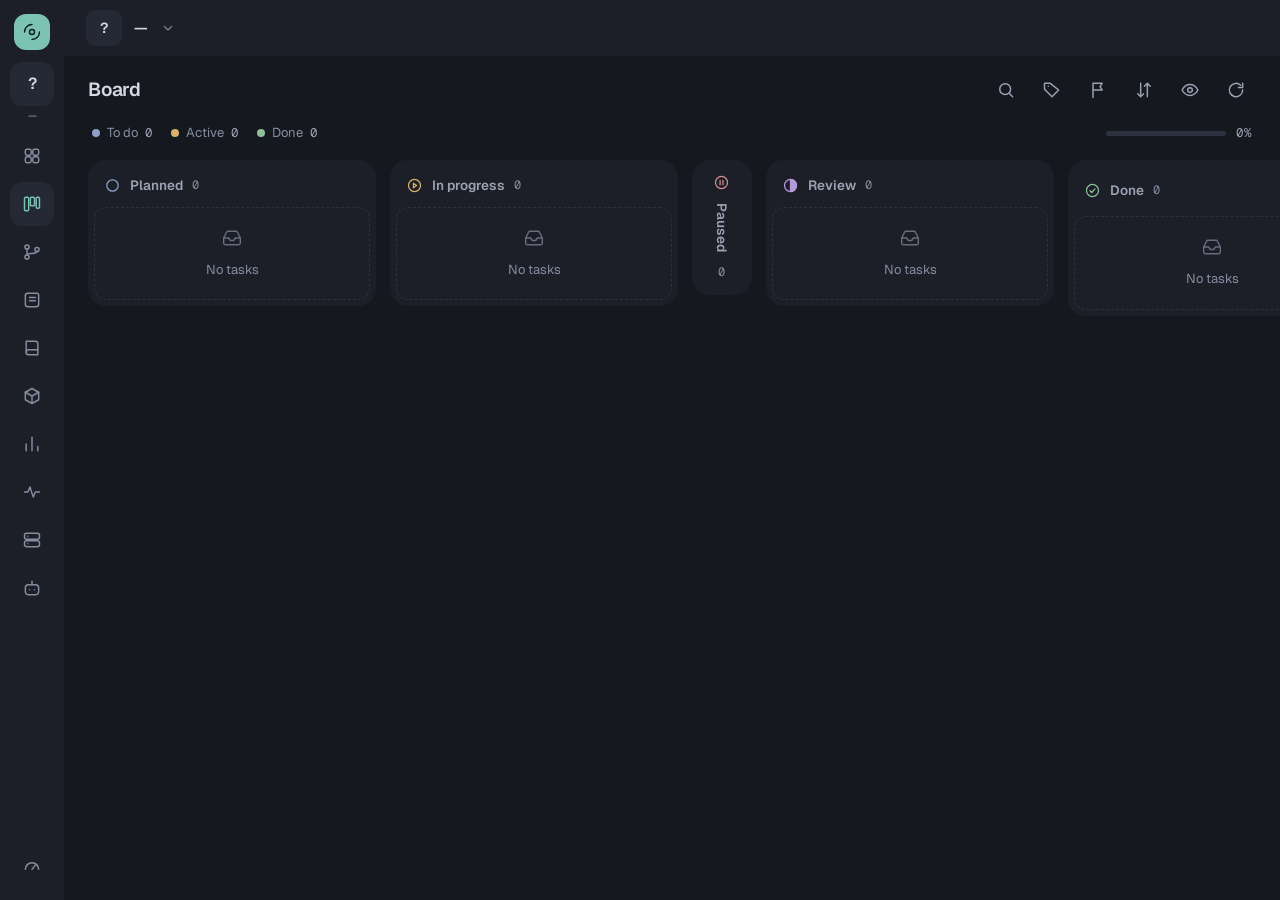
==== commit b5d77727: "Structural project selection, create plan file from the board, project bar - One resolver decides wh" ====
--- a/index.html
+++ b/index.html
@@ -90,6 +90,17 @@
 
     <div id="project-toast" class="project-toast"></div>
 
+    <div class="stage">
+    <header class="project-bar" id="project-bar">
+        <button class="project-bar-main" id="project-bar-open" type="button" aria-label="Switch project">
+            <span class="pb-thumb"><img id="bar-thumb" alt="" hidden><span class="pb-initial" id="bar-initial">?</span></span>
+            <span class="pb-text">
+                <span class="pb-name" id="bar-name">—</span>
+                <span class="pb-sub" id="bar-sub"></span>
+            </span>
+            <svg class="pb-caret" viewBox="0 0 24 24" aria-hidden="true"><path d="M6.5 9.5L12 15l5.5-5.5"/></svg>
+        </button>
+    </header>
     <main class="content">
         <div id="projects" class="panel">
             <iframe data-src="controlroom/index.html" title="Projects"></iframe>
@@ -130,6 +141,7 @@
             <iframe data-src="bots/index.html" title="Bots & Personas"></iframe>
         </div>
     </main>
+    </div>
     </div>
 
     <script>
@@ -240,6 +252,7 @@
             activeProjectName = name || '';
             const el = document.getElementById('active-project-badge-name');
             if (el) el.textContent = activeProjectName || '—';
+            renderProjectBar();
             const cap = document.getElementById('active-project-caption');
             if (cap) cap.textContent = activeProjectName || '—';
             const thumb = document.getElementById('active-project-thumb');
@@ -252,6 +265,28 @@
             if (ini) ini.textContent = (activeProjectName || '?').trim().charAt(0).toUpperCase() || '?';
             const trg = document.getElementById('active-project-badge');
             if (trg) trg.title = 'Project: ' + (activeProjectName || 'none') + ' (switch)';
+        }
+
+        // The bar across the top: which project is on, its thumbnail, and what state its plan is in.
+        function renderProjectBar() {
+            const name = activeProjectName;
+            const info = (window.__wpProjectInfo || {})[name] || {};
+            const nameEl = document.getElementById('bar-name');
+            if (!nameEl) return;
+            nameEl.textContent = name || 'No project picked';
+            const thumb = document.getElementById('bar-thumb');
+            const ini = document.getElementById('bar-initial');
+            ini.textContent = (name || '?').trim().charAt(0).toUpperCase() || '?';
+            if (info.coverUrl) { thumb.src = info.coverUrl; thumb.hidden = false; thumb.onerror = () => { thumb.hidden = true; }; }
+            else { thumb.hidden = true; }
+            let sub = '';
+            if (window.__wpPlanExists === false) sub = 'No plan file yet';
+            else if (info.taskStats) {
+                const t = info.taskStats;
+                const open = (t.planned || 0) + (t.inProgress || 0) + (t.review || 0);
+                sub = (t.inProgress || 0) + ' active · ' + open + ' open';
+            }
+            document.getElementById('bar-sub').textContent = sub;
         }
 
         function refreshKanban() {
@@ -317,6 +352,7 @@
                 const res = await fetch('/api/status', { signal: AbortSignal.timeout(8000) });
                 if (!res.ok) return;
                 const st = await res.json();
+                if (window.__wpPlanExists !== st.masterPlanExists) { window.__wpPlanExists = st.masterPlanExists; renderProjectBar(); }
                 if (st.projectName && st.projectName !== activeProjectName) {
                     const first = !activeProjectName;
                     setActiveBadge(st.projectName);
@@ -328,6 +364,10 @@
                 }
             } catch (_) {}
         }
+        document.getElementById('project-bar-open')?.addEventListener('click', (e) => {
+            e.stopPropagation();
+            document.getElementById('active-project-badge')?.click();
+        });
         syncActiveProject();
         setInterval(syncActiveProject, 5000);
         document.addEventListener('visibilitychange', () => { if (!document.hidden) syncActiveProject(); });
@@ -496,6 +536,8 @@
                     const data = await enrichedRes.json();
                     projects = Array.isArray(data) ? data : [];
                     window.__wpCovers = Object.fromEntries(projects.map(p => [p.name, p.coverUrl || '']));
+                    window.__wpProjectInfo = Object.fromEntries(projects.map(p => [p.name, { coverUrl: p.coverUrl || '', taskStats: p.taskStats || null }]));
+                    renderProjectBar();
                     if (statusRes && statusRes.ok) {
                         const status = await statusRes.json();
                         activeMasterPlan = status.masterPlanPath || '';
@@ -513,7 +555,7 @@
 
             window.reloadProjectSwitcher = () => {
                 projects = null;
-                if (isOpen) loadProjectList();
+                loadProjectList(); // also refreshes the project bar (counts, thumbnail)
             };
 
             async function activateProject(p) {
--- a/shell.css
+++ b/shell.css
@@ -86,3 +86,18 @@
 .project-caption{max-width:60px;font-size:10px;line-height:1.15;color:var(--text-2);text-align:center;overflow:hidden;display:-webkit-box;-webkit-line-clamp:2;-webkit-box-orient:vertical;word-break:break-word}
 .project-switcher-popover{top:64px;bottom:auto}
 @media (max-width:760px){.project-caption{display:none}.project-switcher-wrap{width:auto;flex-direction:row}.project-switcher-popover{top:auto;bottom:72px}}
+
+/* project bar across the top: which project is on */
+.stage{flex:1;min-width:0;display:flex;flex-direction:column;height:100vh}
+.stage .content{flex:1;min-height:0}
+.project-bar{flex:0 0 56px;display:flex;align-items:center;padding:0 16px;background:var(--surface);position:relative;z-index:20}
+.project-bar-main{display:flex;align-items:center;gap:12px;border:0;background:transparent;border-radius:12px;padding:6px 12px 6px 6px;min-height:44px;text-align:left}
+.project-bar-main:hover{background:var(--card)}
+.pb-thumb{position:relative;width:36px;height:36px;border-radius:10px;background:var(--card);overflow:hidden;display:grid;place-items:center;flex:0 0 36px;font-weight:600}
+.pb-thumb img{position:absolute;inset:0;width:100%;height:100%;object-fit:cover}
+.pb-thumb img:not([hidden]) ~ .pb-initial{display:none}
+.pb-text{display:flex;flex-direction:column;min-width:0}
+.pb-name{font-weight:600;font-size:15px;line-height:1.2;overflow:hidden;text-overflow:ellipsis;white-space:nowrap;max-width:46vw}
+.pb-sub{font-size:12px;color:var(--text-3);line-height:1.2}
+.pb-caret{width:16px;height:16px;fill:none;stroke:var(--text-3);stroke-width:1.75;stroke-linecap:round;stroke-linejoin:round}
+@media (max-width:760px){.stage{height:auto;flex:1}.project-bar{flex-basis:48px}}
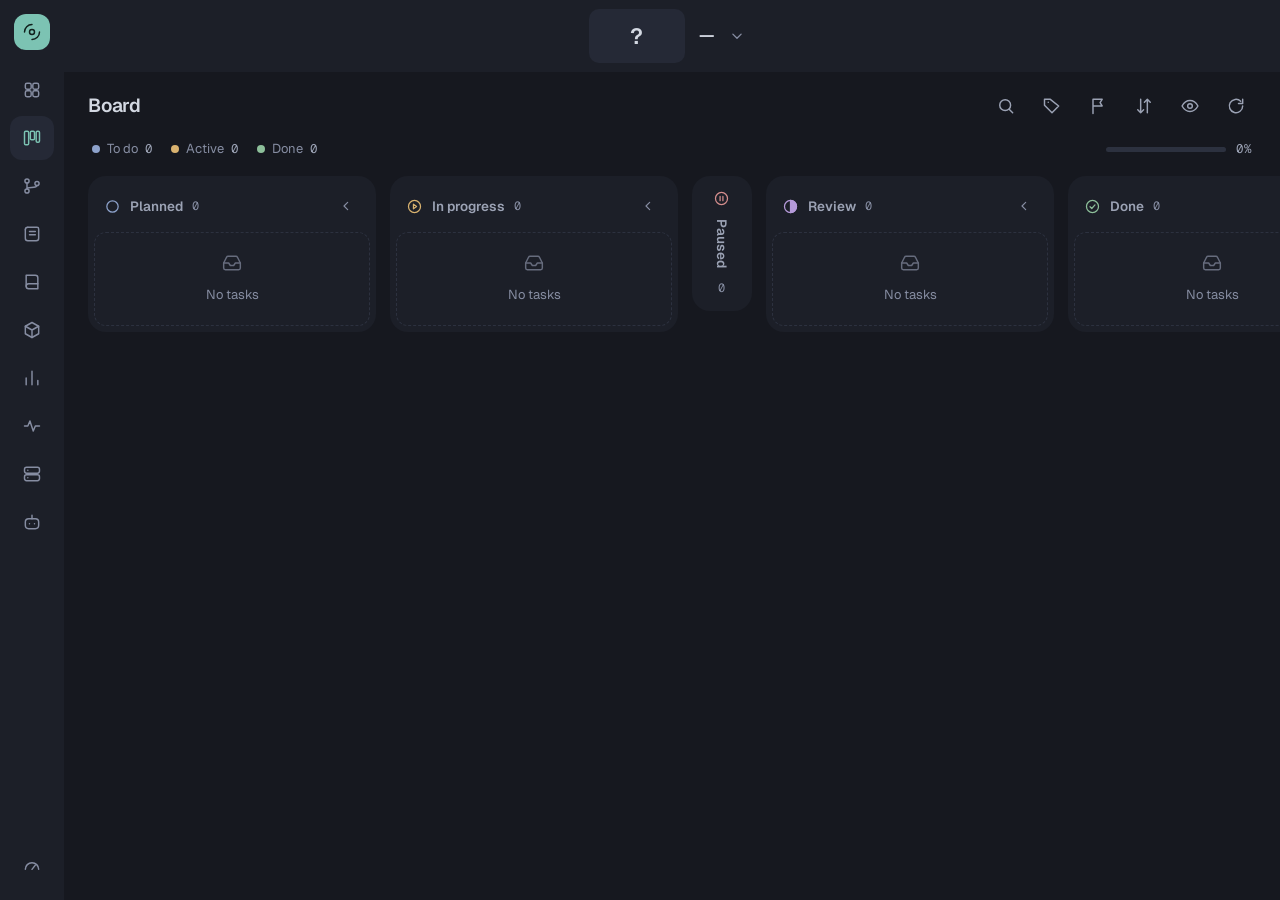
==== commit f01d3c9b: "One project control (the bar); every board column can be folded Co-Authored-By: Claude Sonnet 5.5 <n" ====
--- a/index.html
+++ b/index.html
@@ -16,17 +16,6 @@
     <aside class="rail" aria-label="Watchpost">
         <div class="mark" title="Watchpost" aria-hidden="true"><svg class="ic" viewBox="0 0 24 24" fill="none" stroke="currentColor" stroke-width="1.75" stroke-linecap="round" stroke-linejoin="round"><circle cx="12" cy="12" r="3"/><path d="M3 12a9 9 0 019-9M21 12a9 9 0 01-9 9"/></svg></div>
         <div class="project-switcher-wrap">
-            <button id="active-project-badge" class="project-switcher-trigger" type="button" aria-haspopup="listbox" aria-expanded="false" aria-controls="project-switcher-popover" title="Switch active project">
-                <img class="project-thumb" id="active-project-thumb" alt="" hidden>
-                <span class="initial" id="active-project-initial" aria-hidden="true">?</span>
-                <span class="project-switcher-dot" aria-hidden="true"></span>
-                <span class="project-switcher-label">Active</span>
-                <span id="active-project-badge-name" class="project-switcher-name">—</span>
-                <svg class="project-switcher-caret" viewBox="0 0 20 20" width="12" height="12" fill="none" aria-hidden="true">
-                    <path d="M5 7l5 5 5-5" stroke="currentColor" stroke-width="2" stroke-linecap="round" stroke-linejoin="round"/>
-                </svg>
-            </button>
-            <span class="project-caption" id="active-project-caption">—</span>
             <div id="project-switcher-popover" class="project-switcher-popover" role="listbox" aria-label="Switch project" hidden>
                 <div class="project-switcher-header">
                     <input id="project-switcher-search" class="project-switcher-search" type="text" placeholder="Search projects…" autocomplete="off" spellcheck="false" />
@@ -92,7 +81,7 @@
 
     <div class="stage">
     <header class="project-bar" id="project-bar">
-        <button class="project-bar-main" id="project-bar-open" type="button" aria-label="Switch project">
+        <button class="project-bar-main project-switcher-trigger" id="active-project-badge" type="button" aria-haspopup="listbox" aria-expanded="false" aria-controls="project-switcher-popover" aria-label="Switch project" title="Switch project">
             <span class="pb-thumb"><img id="bar-thumb" alt="" hidden><span class="pb-initial" id="bar-initial">?</span></span>
             <span class="pb-text">
                 <span class="pb-name" id="bar-name">—</span>
@@ -250,21 +239,7 @@
 
         function setActiveBadge(name) {
             activeProjectName = name || '';
-            const el = document.getElementById('active-project-badge-name');
-            if (el) el.textContent = activeProjectName || '—';
             renderProjectBar();
-            const cap = document.getElementById('active-project-caption');
-            if (cap) cap.textContent = activeProjectName || '—';
-            const thumb = document.getElementById('active-project-thumb');
-            const cover = (window.__wpCovers || {})[activeProjectName];
-            if (thumb) {
-                if (cover) { thumb.src = cover; thumb.hidden = false; thumb.onerror = () => { thumb.hidden = true; }; }
-                else { thumb.hidden = true; }
-            }
-            const ini = document.getElementById('active-project-initial');
-            if (ini) ini.textContent = (activeProjectName || '?').trim().charAt(0).toUpperCase() || '?';
-            const trg = document.getElementById('active-project-badge');
-            if (trg) trg.title = 'Project: ' + (activeProjectName || 'none') + ' (switch)';
         }
 
         // The bar across the top: which project is on, its thumbnail, and what state its plan is in.
@@ -364,10 +339,6 @@
                 }
             } catch (_) {}
         }
-        document.getElementById('project-bar-open')?.addEventListener('click', (e) => {
-            e.stopPropagation();
-            document.getElementById('active-project-badge')?.click();
-        });
         syncActiveProject();
         setInterval(syncActiveProject, 5000);
         document.addEventListener('visibilitychange', () => { if (!document.hidden) syncActiveProject(); });
--- a/shell.css
+++ b/shell.css
@@ -101,3 +101,23 @@
 .pb-sub{font-size:12px;color:var(--text-3);line-height:1.2}
 .pb-caret{width:16px;height:16px;fill:none;stroke:var(--text-3);stroke-width:1.75;stroke-linecap:round;stroke-linejoin:round}
 @media (max-width:760px){.stage{height:auto;flex:1}.project-bar{flex-basis:48px}}
+/* project bar, larger and centred, 16:9 thumbnail */
+.project-bar{flex:0 0 96px;justify-content:center}
+.project-bar-main{gap:18px;padding:8px 20px 8px 8px;min-height:80px}
+.pb-thumb{width:128px;height:72px;flex:0 0 128px;border-radius:12px;font-size:28px}
+.pb-name{font-size:19px;max-width:40vw}
+.pb-sub{font-size:13px;margin-top:2px}
+.pb-caret{width:18px;height:18px}
+@media (max-width:760px){.project-bar{flex-basis:72px}.pb-thumb{width:96px;height:54px;flex-basis:96px;font-size:22px}.pb-name{font-size:16px}}
+/* smaller bar, and the project list opens centred right under it */
+.project-bar{flex-basis:72px}
+.project-bar-main{gap:14px;min-height:60px;padding:6px 16px 6px 6px}
+.pb-thumb{width:96px;height:54px;flex-basis:96px;border-radius:10px;font-size:22px}
+.pb-name{font-size:17px}
+.pb-sub{font-size:12.5px}
+.project-switcher-popover{top:78px;bottom:auto;left:calc(64px + (100vw - 64px) / 2 - 170px)}
+@media (max-width:760px){.project-bar{flex-basis:64px}.pb-thumb{width:80px;height:45px;flex-basis:80px}.project-switcher-popover{left:8px;right:8px;top:70px;width:auto}}
+
+/* the picker's only visible control is the project bar */
+.project-switcher-wrap{display:contents}
+.project-bar-main.project-switcher-trigger{width:auto;height:auto;overflow:visible;display:flex;border-radius:12px}
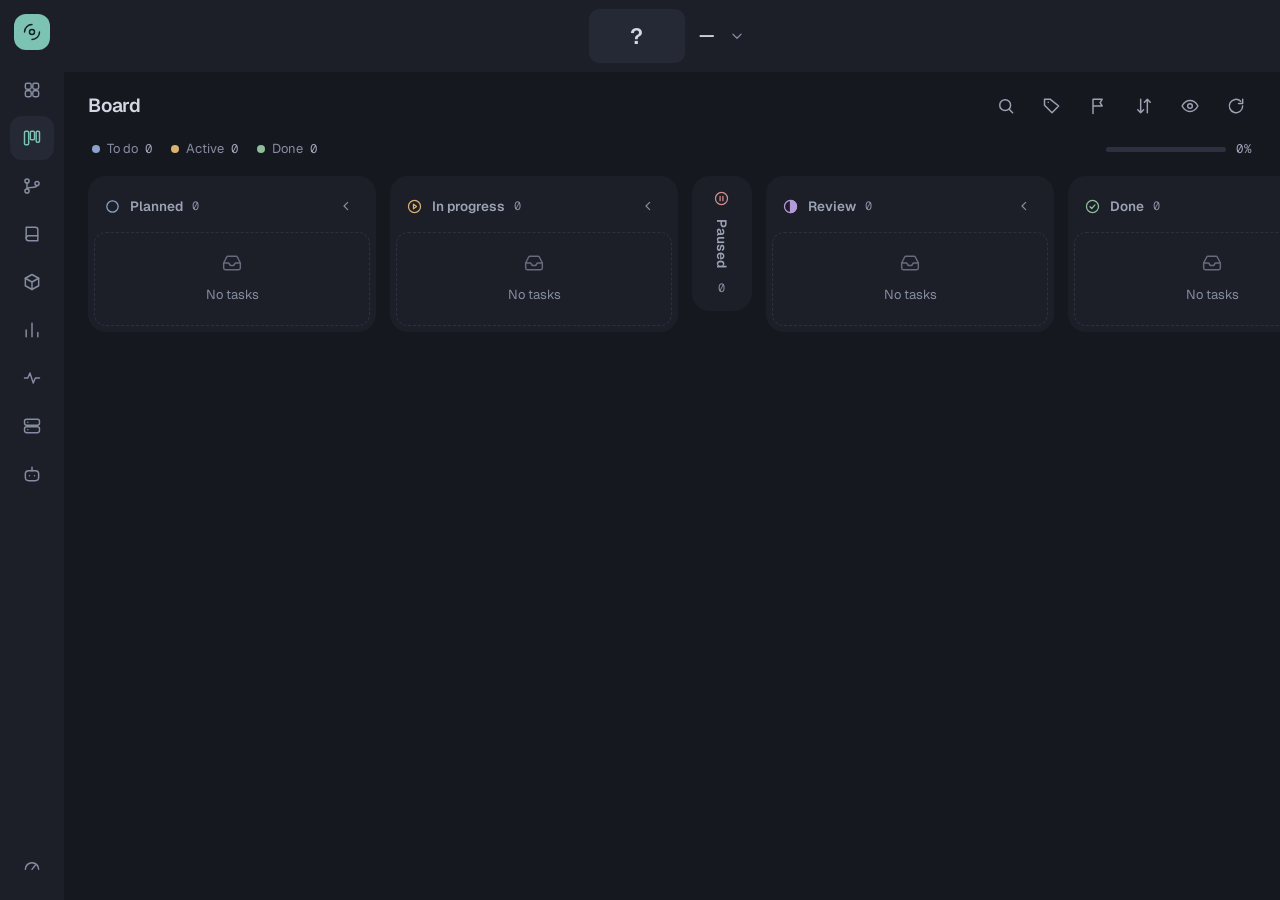
==== commit a5a0521b: "Skills filtered per project, honest health score with explanation, fluid layouts, drop dead Agent lo" ====
--- a/index.html
+++ b/index.html
@@ -40,7 +40,6 @@
             <button class="tab projects" data-panel="projects" title="Projects" aria-label="Projects"><span class="icon"><svg viewBox="0 0 24 24" aria-hidden="true"><rect x="4" y="4" width="7" height="7" rx="2"/><rect x="13" y="4" width="7" height="7" rx="2"/><rect x="4" y="13" width="7" height="7" rx="2"/><rect x="13" y="13" width="7" height="7" rx="2"/></svg></span><span class="label">Projects</span></button>
             <button class="tab kanban active" data-panel="kanban" title="Board" aria-label="Board"><span class="icon"><svg viewBox="0 0 24 24" aria-hidden="true"><rect x="3" y="4" width="5" height="16" rx="1.5"/><rect x="10" y="4" width="5" height="10" rx="1.5"/><rect x="17" y="4" width="4" height="13" rx="1.5"/></svg></span><span class="label">Board</span></button>
             <button class="tab flow" data-panel="flow" title="Flow" aria-label="Flow"><span class="icon"><svg viewBox="0 0 24 24" aria-hidden="true"><circle cx="6" cy="6" r="2.5"/><circle cx="6" cy="18" r="2.5"/><circle cx="18" cy="9" r="2.5"/><path d="M6 8.5v7M18 11.5c0 4-12 1-12 4"/></svg></span><span class="label">Flow</span></button>
-            <button class="tab changelog" data-panel="changelog" title="Agent log" aria-label="Agent log"><span class="icon"><svg viewBox="0 0 24 24" aria-hidden="true"><path d="M7 4h11a2 2 0 012 2v11a3 3 0 01-3 3H7a3 3 0 01-3-3V7"/><path d="M4 7a3 3 0 013-3M9 9h7M9 13h7"/></svg></span><span class="label">Agent log</span></button>
             <button class="tab docs" data-panel="docs" title="Docs" aria-label="Docs"><span class="icon"><svg viewBox="0 0 24 24" aria-hidden="true"><path d="M5 4h11a3 3 0 013 3v13H8a3 3 0 01-3-3z"/><path d="M5 17a3 3 0 013-3h11"/></svg></span><span class="label">Docs</span></button>
             <button class="tab skills" data-panel="skills" title="Skills" aria-label="Skills"><span class="icon"><svg viewBox="0 0 24 24" aria-hidden="true"><path d="M12 3l8 4.5v9L12 21l-8-4.5v-9z"/><path d="M12 12l8-4.5M12 12v9M12 12L4 7.5"/></svg></span><span class="label">Skills</span></button>
             <button class="tab stats" data-panel="stats" title="Stats" aria-label="Stats"><span class="icon"><svg viewBox="0 0 24 24" aria-hidden="true"><path d="M5 20v-8M12 20V4M19 20v-5"/></svg></span><span class="label">Stats</span></button>
@@ -116,10 +115,6 @@
         <div id="health" class="panel">
             <!-- Lazy load: src set on first tab activation -->
             <iframe data-src="health/index.html" title="Health Dashboard"></iframe>
-        </div>
-        <div id="changelog" class="panel">
-            <!-- Lazy load: src set on first tab activation -->
-            <iframe data-src="changelog/index.html" title="Agent Changelog"></iframe>
         </div>
         <div id="vps" class="panel">
             <!-- Lazy load: src set on first tab activation -->
--- a/dusk-tokens.css
+++ b/dusk-tokens.css
@@ -17,3 +17,8 @@
 svg.ic,.ic{width:18px;height:18px;flex:0 0 auto;fill:none;stroke:currentColor;stroke-width:1.75;stroke-linecap:round;stroke-linejoin:round}
 *:focus-visible{outline:2px solid var(--accent);outline-offset:2px}
 @media (prefers-reduced-motion:reduce){*{transition:none!important;animation:none!important}}
+
+/* Shared fluid layout: items flow into as many columns as fit, balanced by height,
+   so groups of different sizes leave no dead space and nothing is capped to a fixed width. */
+.fluid-columns{columns:360px;column-gap:16px;width:100%}
+.fluid-columns>*{break-inside:avoid;display:block;margin:0 0 16px}
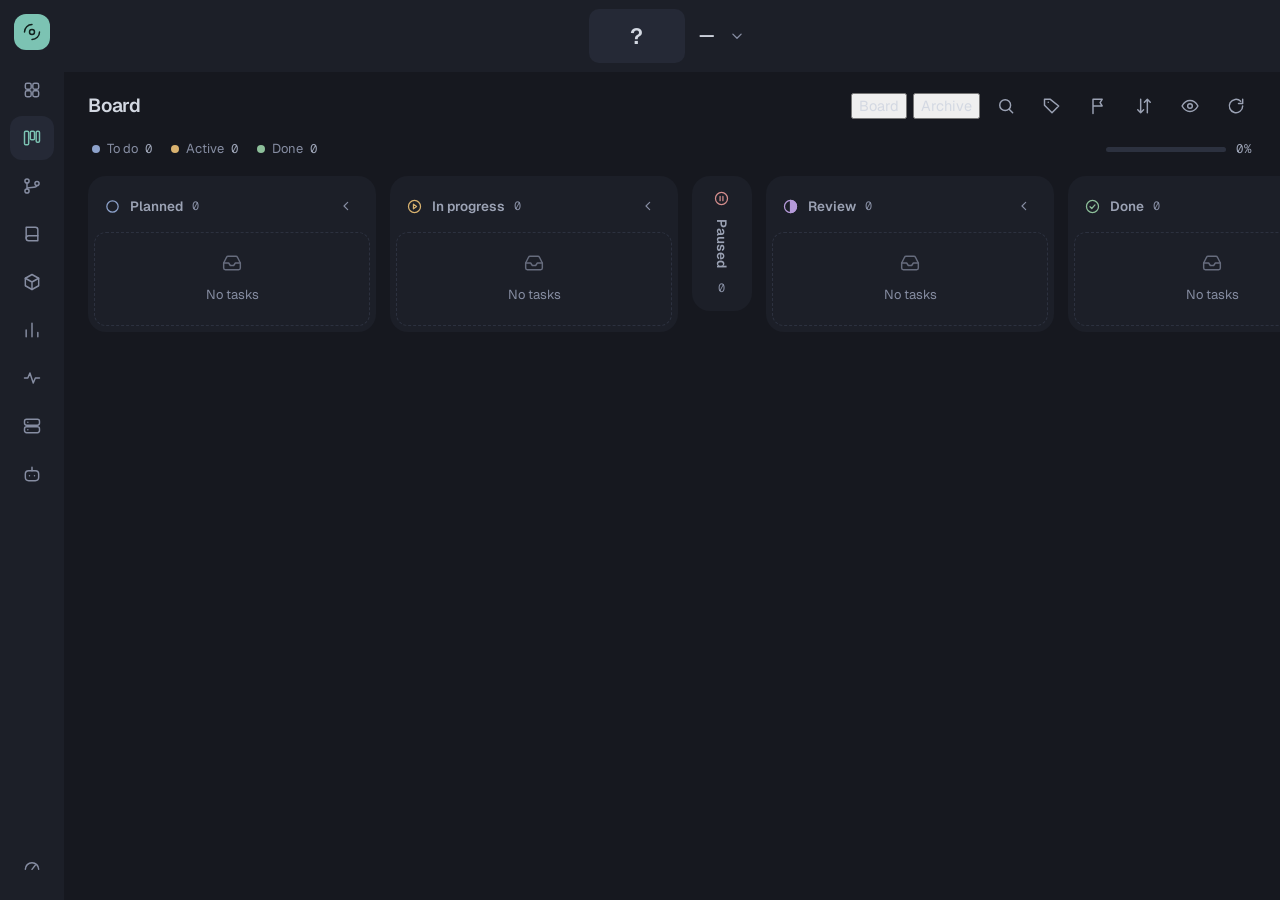
==== commit 30a04b72: "Project bar reads live counts; project list and cards say 'No plan file yet' the same way Co-Authore" ====
--- a/index.html
+++ b/index.html
@@ -233,8 +233,23 @@
         let activeProjectName = '';
 
         function setActiveBadge(name) {
+            if ((name || '') !== activeProjectName) window.__wpBarStats = null;
             activeProjectName = name || '';
             renderProjectBar();
+            refreshBarStats();
+        }
+
+        // Live counts for the bar: read from the task service for the active project, not from the cached project list.
+        async function refreshBarStats() {
+            const forProject = activeProjectName;
+            try {
+                const res = await fetch('/api/tasks/stats?t=' + Date.now(), { signal: AbortSignal.timeout(8000) });
+                const stats = res.ok ? await res.json() : null;
+                if (forProject !== activeProjectName) return; // the project changed while waiting
+                const by = Object.fromEntries(((stats && stats.byStatus) || []).map(r => [r.status, r.count]));
+                window.__wpBarStats = stats ? { planned: by.planned || 0, inProgress: by.in_progress || 0, review: by.review || 0 } : null;
+                renderProjectBar();
+            } catch (_) {}
         }
 
         // The bar across the top: which project is on, its thumbnail, and what state its plan is in.
@@ -251,8 +266,8 @@
             else { thumb.hidden = true; }
             let sub = '';
             if (window.__wpPlanExists === false) sub = 'No plan file yet';
-            else if (info.taskStats) {
-                const t = info.taskStats;
+            else if (window.__wpBarStats || info.taskStats) {
+                const t = window.__wpBarStats || info.taskStats;
                 const open = (t.planned || 0) + (t.inProgress || 0) + (t.review || 0);
                 sub = (t.inProgress || 0) + ' active · ' + open + ' open';
             }
@@ -323,6 +338,7 @@
                 if (!res.ok) return;
                 const st = await res.json();
                 if (window.__wpPlanExists !== st.masterPlanExists) { window.__wpPlanExists = st.masterPlanExists; renderProjectBar(); }
+                refreshBarStats();
                 if (st.projectName && st.projectName !== activeProjectName) {
                     const first = !activeProjectName;
                     setActiveBadge(st.projectName);
@@ -367,6 +383,7 @@
 
             function composeMeta(p) {
                 if (p.planDoor) return p.planCategory === 'finetuned' ? 'Finetuned production' : 'ImagineBox product';
+                if (p.planExists === false) return 'No plan file yet';
                 const parts = [];
                 const s = p.taskStats || {};
                 if (s.inProgress) parts.push(`${s.inProgress} active`);
@@ -397,6 +414,7 @@
             }
 
             function applyFilter(items) {
+                items = items.filter(p => !p.archived || isActiveProject(p));
                 if (!filter) return items;
                 const q = filter.toLowerCase();
                 return items.filter(p =>
--- a/dusk-tokens.css
+++ b/dusk-tokens.css
@@ -22,3 +22,15 @@
    so groups of different sizes leave no dead space and nothing is capped to a fixed width. */
 .fluid-columns{columns:360px;column-gap:16px;width:100%}
 .fluid-columns>*{break-inside:avoid;display:block;margin:0 0 16px}
+
+/* Shared dropdown menu (dusk-select.js). Same surface for the project list and per-card menus. */
+.dusk-menu{position:fixed;z-index:3000;overflow-y:auto;padding:6px;border-radius:14px;background:var(--card-2);box-shadow:0 18px 44px -14px rgba(0,0,0,.75);animation:dusk-pop .12s ease-out}
+.dusk-menu[hidden]{display:none}
+.dusk-opt{display:flex;align-items:center;gap:10px;padding:8px 10px;border-radius:10px;color:var(--text);font-size:13.5px;cursor:pointer;user-select:none}
+.dusk-opt .ds-label{flex:1;min-width:0;overflow:hidden;text-overflow:ellipsis;white-space:nowrap}
+.dusk-opt .ds-check{width:16px;height:16px;flex:0 0 auto;fill:none;stroke:var(--accent);stroke-width:2;stroke-linecap:round;stroke-linejoin:round;opacity:0}
+.dusk-opt[aria-selected=true] .ds-check{opacity:1}
+.dusk-opt[aria-selected=true]{color:var(--text)}
+.dusk-opt.active{background:var(--card)}
+.dusk-opt.disabled{opacity:.45;cursor:default}
+@keyframes dusk-pop{from{opacity:0;transform:translateY(-4px)}to{opacity:1;transform:none}}
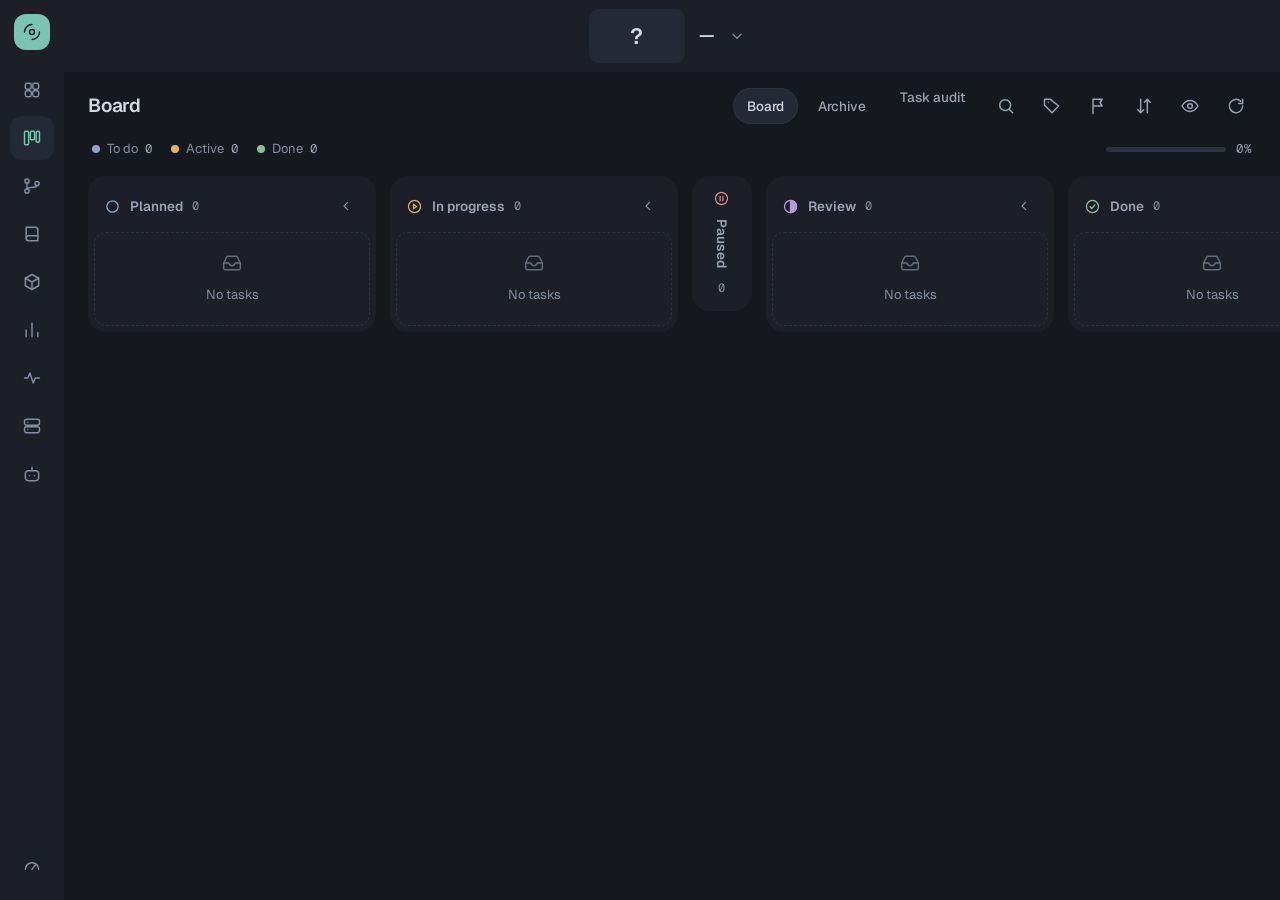
==== commit 1dec85ba: "Audit all Watchpost tasks and reconcile Board and Archive Constraint: Preserve task history, canonic" ====
--- a/index.html
+++ b/index.html
@@ -369,6 +369,12 @@
             let highlight = 0;
             let isOpen = false;
             let fetching = false;
+            const archiveToggle = document.createElement('label');
+            archiveToggle.style.cssText = 'display:flex;align-items:center;gap:6px;padding:8px 12px;font-size:12px;color:var(--text-secondary,#94a3b8)';
+            archiveToggle.innerHTML = '<input type="checkbox" id="project-switcher-show-archived"> Show archived projects';
+            list.before(archiveToggle);
+            const showArchived = archiveToggle.querySelector('input');
+            showArchived.addEventListener('change', () => { highlight = 0; render(); });
 
             function escapeHtml(s) {
                 return String(s == null ? '' : s)
@@ -414,7 +420,7 @@
             }
 
             function applyFilter(items) {
-                items = items.filter(p => !p.archived || isActiveProject(p));
+                items = items.filter(p => showArchived.checked || !p.archived || isActiveProject(p));
                 if (!filter) return items;
                 const q = filter.toLowerCase();
                 return items.filter(p =>
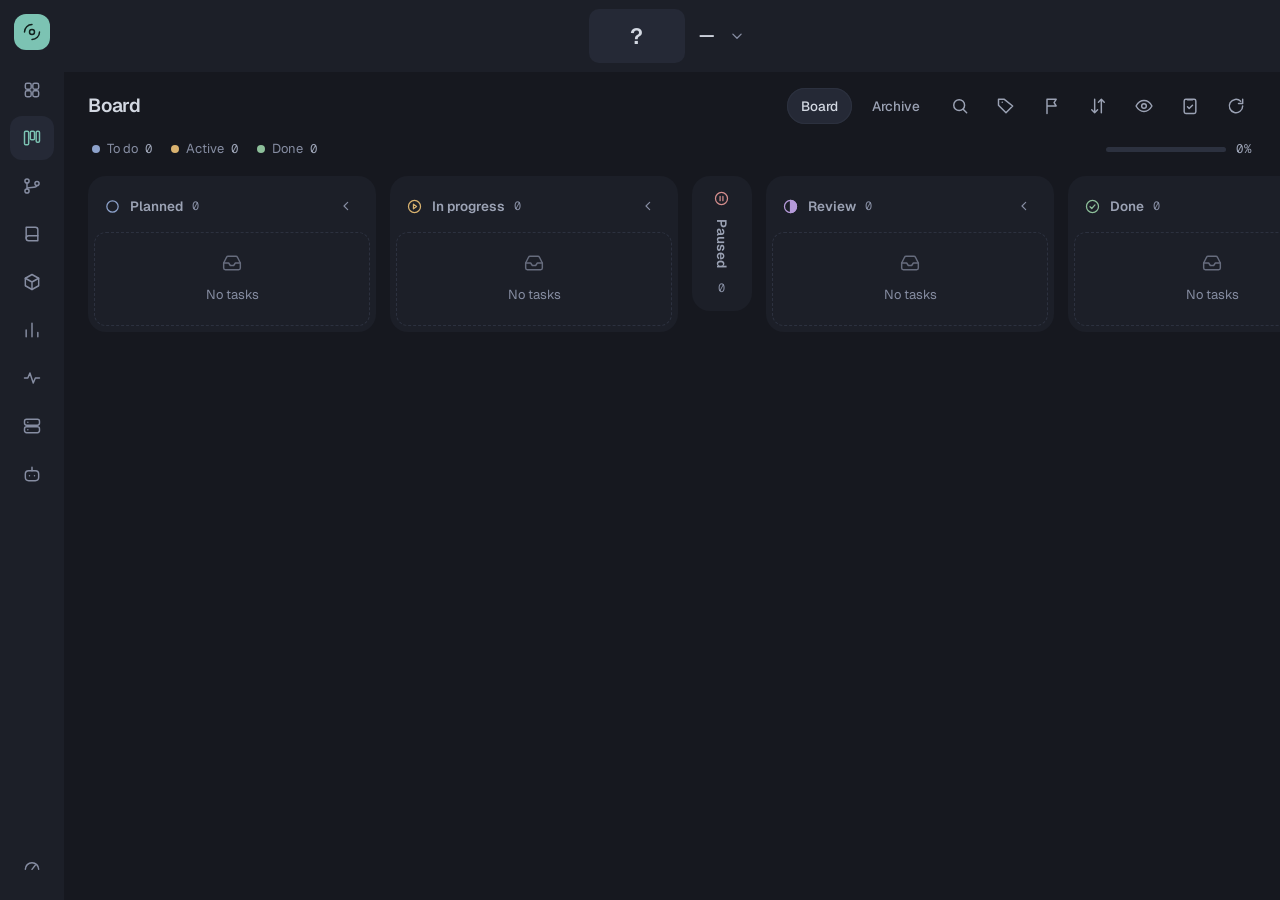
==== commit 9380eff8: "Flow: copy lane ID, clear idle sessions, per-project lanes from Lane column; project filter for no-l" ====
--- a/index.html
+++ b/index.html
@@ -376,6 +376,13 @@
             const showArchived = archiveToggle.querySelector('input');
             showArchived.addEventListener('change', () => { highlight = 0; render(); });
 
+            const noLanesToggle = document.createElement('label');
+            noLanesToggle.style.cssText = archiveToggle.style.cssText;
+            noLanesToggle.innerHTML = '<input type="checkbox" id="project-switcher-no-lanes"> No lanes set up only';
+            archiveToggle.after(noLanesToggle);
+            const noLanesOnly = noLanesToggle.querySelector('input');
+            noLanesOnly.addEventListener('change', () => { highlight = 0; render(); });
+
             function escapeHtml(s) {
                 return String(s == null ? '' : s)
                     .replace(/&/g, '&amp;').replace(/</g, '&lt;').replace(/>/g, '&gt;')
@@ -421,6 +428,7 @@
 
             function applyFilter(items) {
                 items = items.filter(p => showArchived.checked || !p.archived || isActiveProject(p));
+                if (noLanesOnly.checked) items = items.filter(p => p.masterPlan && !p.hasLanes);
                 if (!filter) return items;
                 const q = filter.toLowerCase();
                 return items.filter(p =>
